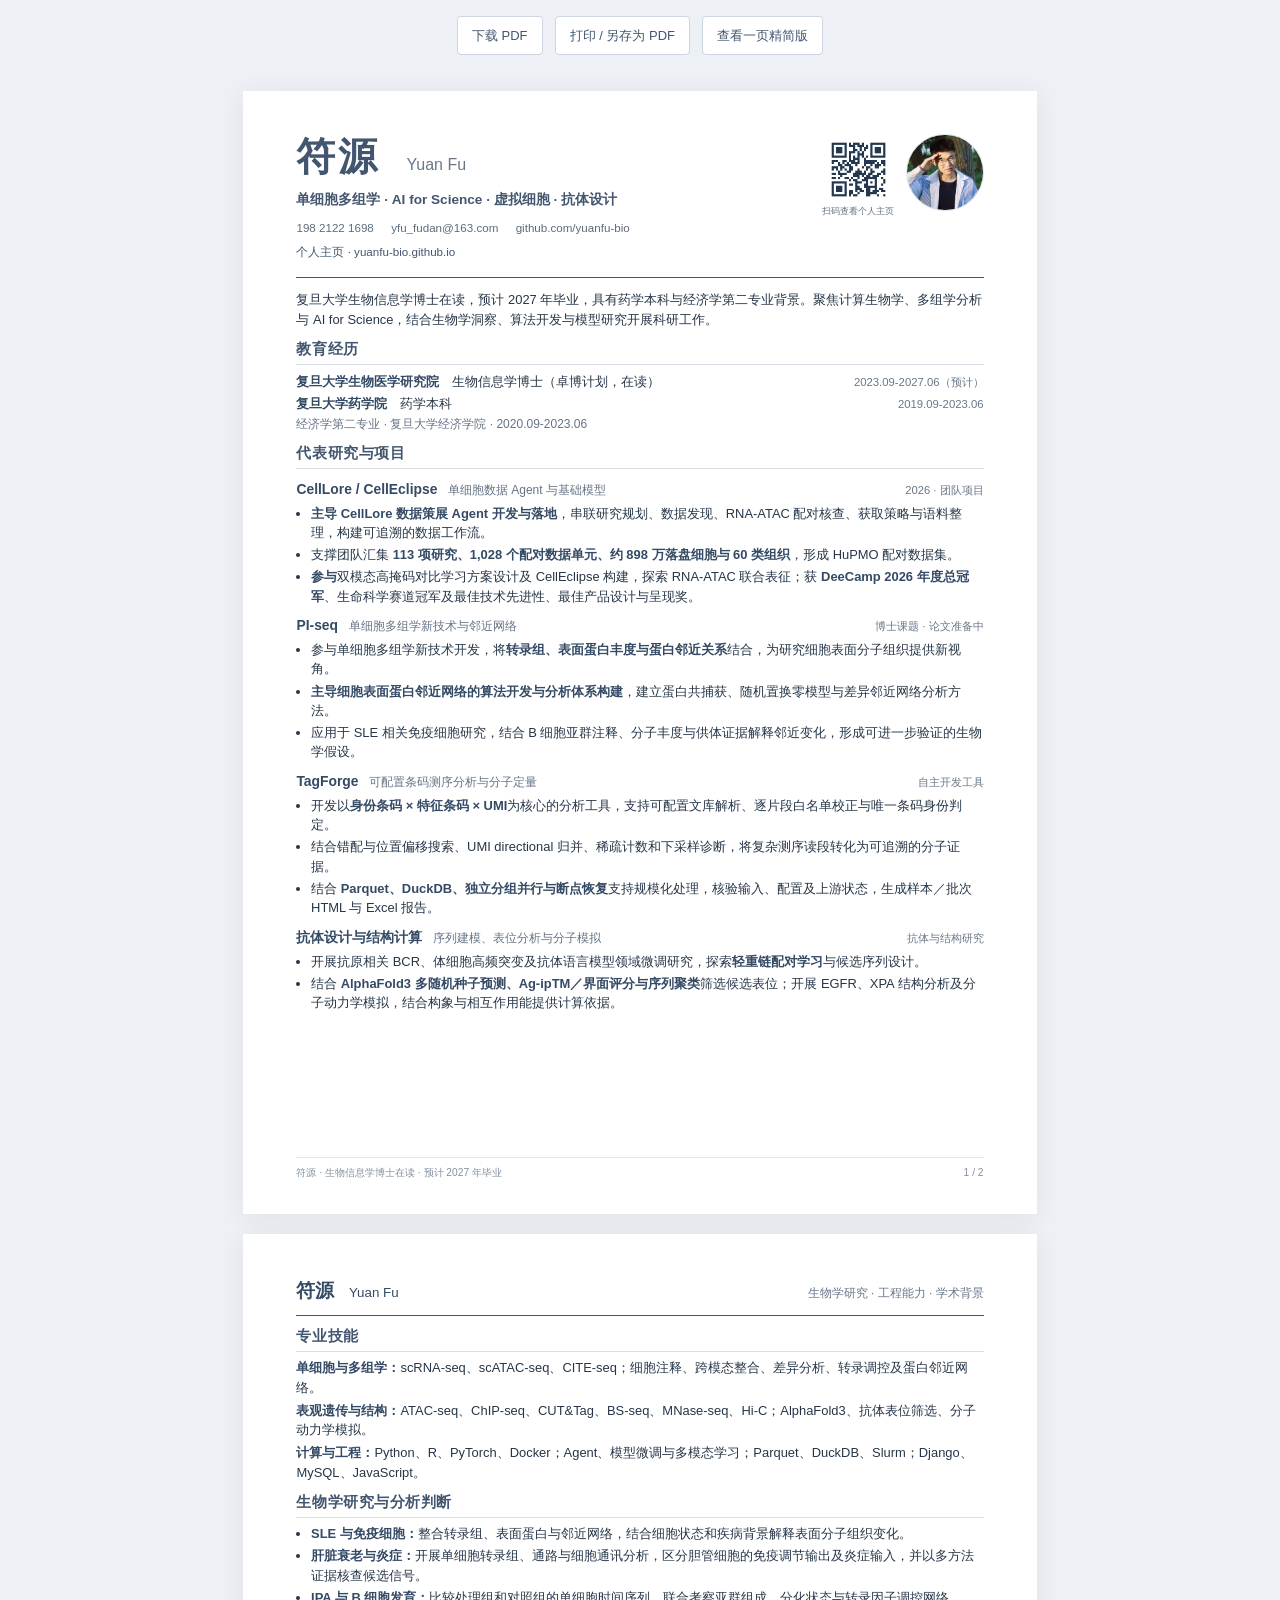
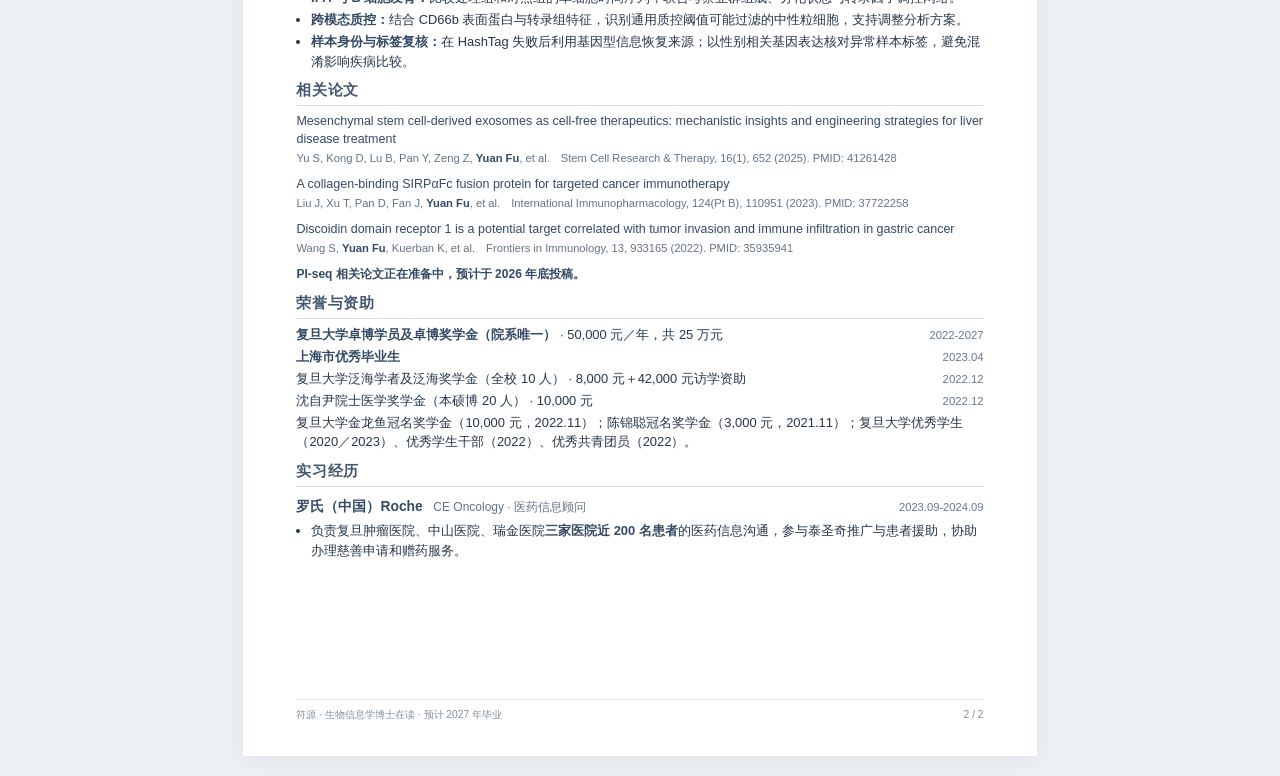
==== resume-detailed.html @ 62604944 "Publish Yuan Fu research homepage and resumes" ====
<!doctype html><html lang="zh-CN"><head><meta charset="utf-8"><meta name="viewport" content="width=device-width,initial-scale=1"><title>符源_求职简历_两页版</title><style>
*{box-sizing:border-box}html,body{margin:0;padding:0}body{background:#edf0f4;color:#263648;font-family:"STHeiti","PingFang SC","Microsoft YaHei",Arial,sans-serif;font-size:9.7pt;line-height:1.49;font-weight:400}a{color:inherit;text-decoration:none}strong,b{font-weight:700;color:#344a65}p,h1,h2,h3,ul{margin:0}h1{font-size:29pt;line-height:1.2;letter-spacing:2pt;color:#43566f}h1 span{font-size:12pt;font-weight:400;letter-spacing:0;margin-left:10pt;color:#697789}.sheet{position:relative;width:210mm;min-height:297mm;margin:20px auto;padding:11.3mm 14.1mm 15mm;background:#fff;box-shadow:0 3px 24px #24364c12}.resume-header{display:flex;justify-content:space-between;gap:16pt;align-items:flex-start;padding-bottom:12pt;border-bottom:1.4pt solid #43566f}.resume-header img{width:58pt;height:58pt;object-fit:cover;object-position:50% 40%;border-radius:50%;border:.5pt solid #dde3e9}.identity{min-width:0;flex:1}.directions{margin-top:7pt;font-size:10.2pt;font-weight:700;color:#43566f}.contacts{display:flex;flex-wrap:wrap;gap:3pt 13pt;font-size:8.7pt;color:#5d6b7b;margin-top:7pt}.intro{margin-top:9pt;line-height:1.55}.resume-section{margin-top:8pt}.resume-section h2{font-size:11.2pt;line-height:14pt;font-weight:700;color:#43566f;padding-bottom:4pt;margin-bottom:5pt;border-bottom:.6pt solid #d9e0e8;letter-spacing:.4pt}.entry{margin-top:7pt;break-inside:avoid}.entry-head{display:flex;justify-content:space-between;gap:12pt;align-items:baseline;margin-bottom:3pt}.entry-head h3{font-size:10.4pt;line-height:15pt;font-weight:700;color:#344a65}.quiet{font-size:9.0pt;font-weight:400;color:#657386;margin-left:5pt}.entry-meta{font-size:8.4pt;line-height:13pt;white-space:nowrap;color:#697789;flex-shrink:0}ul{padding-left:11pt}li{margin-bottom:2.2pt;line-height:1.49}.resume-row{display:flex;justify-content:space-between;gap:10pt;align-items:baseline;margin-bottom:2pt}.resume-row p:first-child{flex:1;min-width:0}.row-meta{font-size:8.5pt;color:#697789;white-space:nowrap}.education-note{font-size:9pt;color:#657386;margin-top:1pt}.skill-line{margin-bottom:3pt}.publication{margin-bottom:7pt;break-inside:avoid}.pub-title{font-size:9.4pt;line-height:1.4;color:#344a65}.pub-meta{margin-top:2pt;font-size:8.4pt;line-height:1.4;color:#657386}.paper-note{margin-top:5pt;font-size:9pt;line-height:1.4;color:#43566f}.continuation{display:flex;justify-content:space-between;align-items:baseline;border-bottom:1.4pt solid #43566f;padding-bottom:8pt;margin-bottom:4pt;color:#43566f}.continuation strong{font-size:14pt}.continuation strong span{font-size:10pt;font-weight:400;margin-left:7pt}.continuation>span{font-size:9pt;color:#697789}.sheet-footer{position:absolute;bottom:9mm;left:14.1mm;right:14.1mm;display:flex;justify-content:space-between;border-top:.6pt solid #e0e6ed;padding-top:5pt;font-size:7.7pt;color:#83909e}.toolbar{display:flex;justify-content:center;align-items:center;flex-wrap:wrap;gap:12px;padding:16px;color:#43566f;font-size:13px}.toolbar button,.toolbar a{font:inherit;color:inherit;background:#fff;border:1px solid #cdd6e1;border-radius:4px;padding:9px 14px;cursor:pointer}.toolbar a:hover,.toolbar button:hover{background:#f6f8fb}.compact{font-size:9.1pt;line-height:1.43}.compact .sheet{padding-top:10mm}.compact .resume-header{padding-bottom:8pt}.compact h1{font-size:27pt}.compact .directions{font-size:9.6pt;margin-top:5pt}.compact .contacts{font-size:8.3pt;margin-top:5pt}.compact .resume-header img{width:53pt;height:53pt}.compact .intro{margin-top:7pt;line-height:1.45}.compact .resume-section{margin-top:5pt}.compact .resume-section h2{font-size:10.6pt;line-height:13pt;padding-bottom:3pt;margin-bottom:4pt}.compact .entry{margin-top:4pt}.compact .entry-head{margin-bottom:1.6pt}.compact .entry-head h3{font-size:9.8pt;line-height:13.6pt}.compact .quiet{font-size:8.4pt}.compact .entry-meta{font-size:8pt}.compact li{line-height:1.43;margin-bottom:1.2pt}.compact .education-note{font-size:8.5pt}.compact .skill-line{margin-bottom:1.5pt}.compact .row-meta{font-size:8pt}
@page{size:A4;margin:0}@media print{body{background:white}.toolbar{display:none}.sheet{width:210mm;height:297mm;min-height:0;margin:0;box-shadow:none;break-after:page}.sheet:last-child{break-after:auto}a{color:inherit}*{-webkit-print-color-adjust:exact;print-color-adjust:exact}}@media screen and (max-width:820px){.sheet{width:calc(100% - 20px);min-height:auto;padding:26px 22px 56px}.sheet-footer{left:22px;right:22px;bottom:14px}.entry-head,.resume-row{flex-wrap:wrap;gap:2pt 8pt}.entry-meta{white-space:normal}.resume-header img{width:52pt;height:52pt}.contacts{gap:4pt 10pt}.continuation>span{display:none}.quiet{display:block;margin-left:0}}
.header-media{display:flex;gap:9pt;align-items:flex-start}.header-media .qr-link{display:flex;flex-direction:column;align-items:center;font-size:6.5pt;color:#65717f;white-space:nowrap}.header-media .qr-link img{width:53pt;height:53pt;object-fit:contain;border-radius:0;border:0}.homepage{font-size:8.7pt;color:#43566f;margin-top:5pt}@media screen and (max-width:600px){.header-media{gap:3pt}.header-media .qr-link img{width:42pt;height:42pt}.resume-header{gap:8pt}.header-media>img{width:42pt;height:42pt}} </style></head><body class="detailed" data-pages="2"><div class="toolbar"><a href="resume-detailed.pdf" download>下载 PDF</a><button type="button" onclick="window.print()">打印 / 另存为 PDF</button><a href="resume.html">查看一页精简版</a></div><main><article class="sheet"><div class="page-content"><header class="resume-header"><div class="identity"><h1>符源 <span>Yuan Fu</span></h1><p class="directions">单细胞多组学 · AI for Science · 虚拟细胞 · 抗体设计</p><div class="contacts"><a href="tel:+8619821221698">198 2122 1698</a><a href="mailto:yfu_fudan@163.com">yfu_fudan@163.com</a><a href="https://github.com/yuanfu-bio">github.com/yuanfu-bio</a></div><p class="homepage"><a href="https://yuanfu-bio.github.io/">个人主页 · yuanfu-bio.github.io</a></p></div><div class="header-media"><a class="qr-link" href="https://yuanfu-bio.github.io/"><img src="[data-uri]" alt="个人主页二维码"><span>扫码查看个人主页</span></a><img src="[data-uri]" alt="符源个人照" width="72" height="72"></div></header><p class="intro">复旦大学生物信息学博士在读，预计 2027 年毕业，具有药学本科与经济学第二专业背景。聚焦计算生物学、多组学分析与 AI for Science，结合生物学洞察、算法开发与模型研究开展科研工作。</p><section class="resume-section "><h2>教育经历</h2><div class="resume-row "><p><strong>复旦大学生物医学研究院</strong>　生物信息学博士（卓博计划，在读）</p><p class="row-meta">2023.09-2027.06（预计）</p></div><div class="resume-row "><p><strong>复旦大学药学院</strong>　药学本科</p><p class="row-meta">2019.09-2023.06</p></div><p class="education-note">经济学第二专业 · 复旦大学经济学院 · 2020.09-2023.06</p></section><section class="resume-section "><h2>代表研究与项目</h2><article class="entry "><div class="entry-head"><h3><a href="https://github.com/yuanfu-bio/CellLore">CellLore / CellEclipse</a> <span class="quiet">单细胞数据 Agent 与基础模型</span></h3><span class="entry-meta">2026 · 团队项目</span></div><ul><li><strong>主导 CellLore 数据策展 Agent 开发与落地</strong>，串联研究规划、数据发现、RNA-ATAC 配对核查、获取策略与语料整理，构建可追溯的数据工作流。</li><li>支撑团队汇集 <strong>113 项研究、1,028 个配对数据单元、约 898 万落盘细胞与 60 类组织</strong>，形成 HuPMO 配对数据集。</li><li><strong>参与</strong>双模态高掩码对比学习方案设计及 CellEclipse 构建，探索 RNA-ATAC 联合表征；获 <strong>DeeCamp 2026 年度总冠军</strong>、生命科学赛道冠军及最佳技术先进性、最佳产品设计与呈现奖。</li></ul></article><article class="entry "><div class="entry-head"><h3>PI-seq <span class="quiet">单细胞多组学新技术与邻近网络</span></h3><span class="entry-meta">博士课题 · 论文准备中</span></div><ul><li>参与单细胞多组学新技术开发，将<strong>转录组、表面蛋白丰度与蛋白邻近关系</strong>结合，为研究细胞表面分子组织提供新视角。</li><li><strong>主导细胞表面蛋白邻近网络的算法开发与分析体系构建</strong>，建立蛋白共捕获、随机置换零模型与差异邻近网络分析方法。</li><li>应用于 SLE 相关免疫细胞研究，结合 B 细胞亚群注释、分子丰度与供体证据解释邻近变化，形成可进一步验证的生物学假设。</li></ul></article><article class="entry "><div class="entry-head"><h3><a href="https://github.com/yuanfu-bio/TagForge">TagForge</a> <span class="quiet">可配置条码测序分析与分子定量</span></h3><span class="entry-meta">自主开发工具</span></div><ul><li>开发以<strong>身份条码 × 特征条码 × UMI</strong>为核心的分析工具，支持可配置文库解析、逐片段白名单校正与唯一条码身份判定。</li><li>结合错配与位置偏移搜索、UMI directional 归并、稀疏计数和下采样诊断，将复杂测序读段转化为可追溯的分子证据。</li><li>结合 <strong>Parquet、DuckDB、独立分组并行与断点恢复</strong>支持规模化处理，核验输入、配置及上游状态，生成样本／批次 HTML 与 Excel 报告。</li></ul></article><article class="entry "><div class="entry-head"><h3>抗体设计与结构计算 <span class="quiet">序列建模、表位分析与分子模拟</span></h3><span class="entry-meta">抗体与结构研究</span></div><ul><li>开展抗原相关 BCR、体细胞高频突变及抗体语言模型领域微调研究，探索<strong>轻重链配对学习</strong>与候选序列设计。</li><li>结合 <strong>AlphaFold3 多随机种子预测、Ag-ipTM／界面评分与序列聚类</strong>筛选候选表位；开展 EGFR、XPA 结构分析及分子动力学模拟，结合构象与相互作用能提供计算依据。</li></ul></article></section></div><footer class="sheet-footer"><span>符源 · 生物信息学博士在读 · 预计 2027 年毕业</span><span>1 / 2</span></footer></article><article class="sheet"><div class="page-content"><div class="continuation"><strong>符源 <span>Yuan Fu</span></strong><span>生物学研究 · 工程能力 · 学术背景</span></div><section class="resume-section "><h2>专业技能</h2><p class="skill-line"><strong>单细胞与多组学：</strong>scRNA-seq、scATAC-seq、CITE-seq；细胞注释、跨模态整合、差异分析、转录调控及蛋白邻近网络。</p><p class="skill-line"><strong>表观遗传与结构：</strong>ATAC-seq、ChIP-seq、CUT&amp;Tag、BS-seq、MNase-seq、Hi-C；AlphaFold3、抗体表位筛选、分子动力学模拟。</p><p class="skill-line"><strong>计算与工程：</strong>Python、R、PyTorch、Docker；Agent、模型微调与多模态学习；Parquet、DuckDB、Slurm；Django、MySQL、JavaScript。</p></section><section class="resume-section "><h2>生物学研究与分析判断</h2><ul><li><strong>SLE 与免疫细胞：</strong>整合转录组、表面蛋白与邻近网络，结合细胞状态和疾病背景解释表面分子组织变化。</li><li><strong>肝脏衰老与炎症：</strong>开展单细胞转录组、通路与细胞通讯分析，区分胆管细胞的免疫调节输出及炎症输入，并以多方法证据核查候选信号。</li><li><strong>IPA 与 B 细胞发育：</strong>比较处理组和对照组的单细胞时间序列，联合考察亚群组成、分化状态与转录因子调控网络。</li><li><strong>跨模态质控：</strong>结合 CD66b 表面蛋白与转录组特征，识别通用质控阈值可能过滤的中性粒细胞，支持调整分析方案。</li><li><strong>样本身份与标签复核：</strong>在 HashTag 失败后利用基因型信息恢复来源；以性别相关基因表达核对异常样本标签，避免混淆影响疾病比较。</li></ul></section><section class="resume-section "><h2>相关论文</h2><article class="publication"><p class="pub-title"><a href="https://doi.org/10.1186/s13287-025-04747-y">Mesenchymal stem cell-derived exosomes as cell-free therapeutics: mechanistic insights and engineering strategies for liver disease treatment</a></p><p class="pub-meta">Yu S, Kong D, Lu B, Pan Y, Zeng Z, <strong>Yuan Fu</strong>, et al.　Stem Cell Research &amp; Therapy, 16(1), 652 (2025). <a href="https://pubmed.ncbi.nlm.nih.gov/41261428/">PMID: 41261428</a></p></article><article class="publication"><p class="pub-title"><a href="https://doi.org/10.1016/j.intimp.2023.110951">A collagen-binding SIRPαFc fusion protein for targeted cancer immunotherapy</a></p><p class="pub-meta">Liu J, Xu T, Pan D, Fan J, <strong>Yuan Fu</strong>, et al.　International Immunopharmacology, 124(Pt B), 110951 (2023). <a href="https://pubmed.ncbi.nlm.nih.gov/37722258/">PMID: 37722258</a></p></article><article class="publication"><p class="pub-title"><a href="https://doi.org/10.3389/fimmu.2022.933165">Discoidin domain receptor 1 is a potential target correlated with tumor invasion and immune infiltration in gastric cancer</a></p><p class="pub-meta">Wang S, <strong>Yuan Fu</strong>, Kuerban K, et al.　Frontiers in Immunology, 13, 933165 (2022). <a href="https://pubmed.ncbi.nlm.nih.gov/35935941/">PMID: 35935941</a></p></article><p class="paper-note"><strong>PI-seq 相关论文正在准备中，预计于 2026 年底投稿。</strong></p></section><section class="resume-section "><h2>荣誉与资助</h2><div class="resume-row "><p><strong>复旦大学卓博学员及卓博奖学金（院系唯一）</strong> · 50,000 元／年，共 25 万元</p><p class="row-meta">2022-2027</p></div><div class="resume-row "><p><strong>上海市优秀毕业生</strong></p><p class="row-meta">2023.04</p></div><div class="resume-row "><p>复旦大学泛海学者及泛海奖学金（全校 10 人） · 8,000 元＋42,000 元访学资助</p><p class="row-meta">2022.12</p></div><div class="resume-row "><p>沈自尹院士医学奖学金（本硕博 20 人） · 10,000 元</p><p class="row-meta">2022.12</p></div><p>复旦大学金龙鱼冠名奖学金（10,000 元，2022.11）；陈锦聪冠名奖学金（3,000 元，2021.11）；复旦大学优秀学生（2020／2023）、优秀学生干部（2022）、优秀共青团员（2022）。</p></section><section class="resume-section "><h2>实习经历</h2><article class="entry "><div class="entry-head"><h3>罗氏（中国）Roche <span class="quiet">CE Oncology · 医药信息顾问</span></h3><span class="entry-meta">2023.09-2024.09</span></div><ul><li>负责复旦肿瘤医院、中山医院、瑞金医院<strong>三家医院近 200 名患者</strong>的医药信息沟通，参与泰圣奇推广与患者援助，协助办理慈善申请和赠药服务。</li></ul></article></section></div><footer class="sheet-footer"><span>符源 · 生物信息学博士在读 · 预计 2027 年毕业</span><span>2 / 2</span></footer></article></main></body></html>
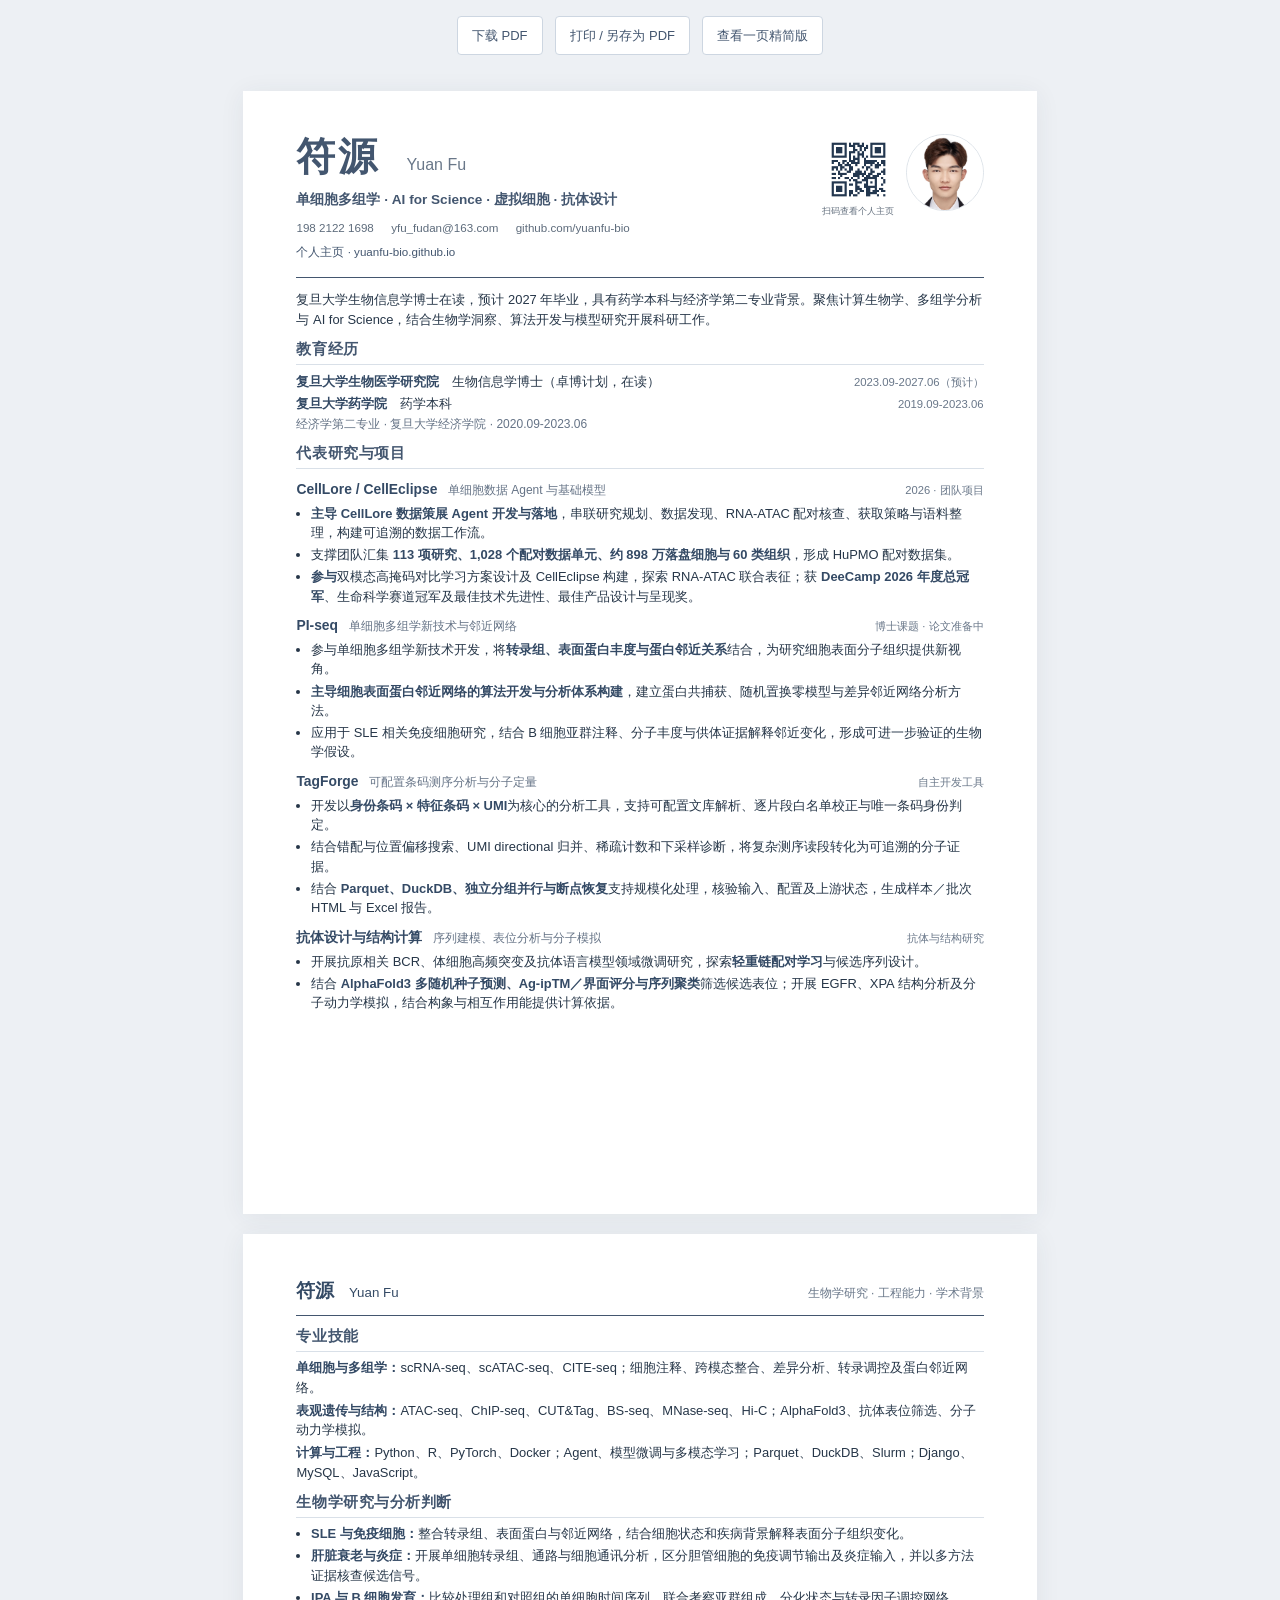
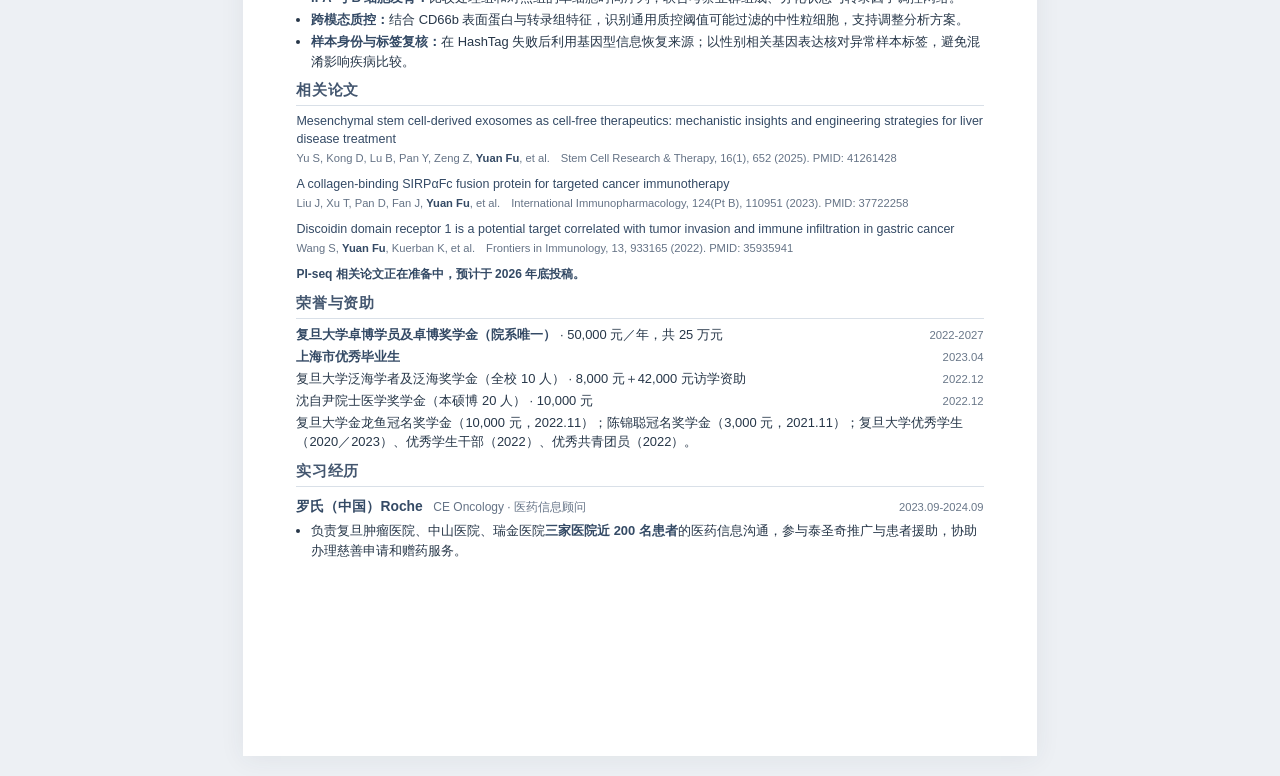
==== commit 26900719: "Use formal resume portrait and remove footer captions" ====
--- a/resume-detailed.html
+++ b/resume-detailed.html
@@ -1,4 +1,4 @@
 <!doctype html><html lang="zh-CN"><head><meta charset="utf-8"><meta name="viewport" content="width=device-width,initial-scale=1"><title>符源_求职简历_两页版</title><style>
 *{box-sizing:border-box}html,body{margin:0;padding:0}body{background:#edf0f4;color:#263648;font-family:"STHeiti","PingFang SC","Microsoft YaHei",Arial,sans-serif;font-size:9.7pt;line-height:1.49;font-weight:400}a{color:inherit;text-decoration:none}strong,b{font-weight:700;color:#344a65}p,h1,h2,h3,ul{margin:0}h1{font-size:29pt;line-height:1.2;letter-spacing:2pt;color:#43566f}h1 span{font-size:12pt;font-weight:400;letter-spacing:0;margin-left:10pt;color:#697789}.sheet{position:relative;width:210mm;min-height:297mm;margin:20px auto;padding:11.3mm 14.1mm 15mm;background:#fff;box-shadow:0 3px 24px #24364c12}.resume-header{display:flex;justify-content:space-between;gap:16pt;align-items:flex-start;padding-bottom:12pt;border-bottom:1.4pt solid #43566f}.resume-header img{width:58pt;height:58pt;object-fit:cover;object-position:50% 40%;border-radius:50%;border:.5pt solid #dde3e9}.identity{min-width:0;flex:1}.directions{margin-top:7pt;font-size:10.2pt;font-weight:700;color:#43566f}.contacts{display:flex;flex-wrap:wrap;gap:3pt 13pt;font-size:8.7pt;color:#5d6b7b;margin-top:7pt}.intro{margin-top:9pt;line-height:1.55}.resume-section{margin-top:8pt}.resume-section h2{font-size:11.2pt;line-height:14pt;font-weight:700;color:#43566f;padding-bottom:4pt;margin-bottom:5pt;border-bottom:.6pt solid #d9e0e8;letter-spacing:.4pt}.entry{margin-top:7pt;break-inside:avoid}.entry-head{display:flex;justify-content:space-between;gap:12pt;align-items:baseline;margin-bottom:3pt}.entry-head h3{font-size:10.4pt;line-height:15pt;font-weight:700;color:#344a65}.quiet{font-size:9.0pt;font-weight:400;color:#657386;margin-left:5pt}.entry-meta{font-size:8.4pt;line-height:13pt;white-space:nowrap;color:#697789;flex-shrink:0}ul{padding-left:11pt}li{margin-bottom:2.2pt;line-height:1.49}.resume-row{display:flex;justify-content:space-between;gap:10pt;align-items:baseline;margin-bottom:2pt}.resume-row p:first-child{flex:1;min-width:0}.row-meta{font-size:8.5pt;color:#697789;white-space:nowrap}.education-note{font-size:9pt;color:#657386;margin-top:1pt}.skill-line{margin-bottom:3pt}.publication{margin-bottom:7pt;break-inside:avoid}.pub-title{font-size:9.4pt;line-height:1.4;color:#344a65}.pub-meta{margin-top:2pt;font-size:8.4pt;line-height:1.4;color:#657386}.paper-note{margin-top:5pt;font-size:9pt;line-height:1.4;color:#43566f}.continuation{display:flex;justify-content:space-between;align-items:baseline;border-bottom:1.4pt solid #43566f;padding-bottom:8pt;margin-bottom:4pt;color:#43566f}.continuation strong{font-size:14pt}.continuation strong span{font-size:10pt;font-weight:400;margin-left:7pt}.continuation>span{font-size:9pt;color:#697789}.sheet-footer{position:absolute;bottom:9mm;left:14.1mm;right:14.1mm;display:flex;justify-content:space-between;border-top:.6pt solid #e0e6ed;padding-top:5pt;font-size:7.7pt;color:#83909e}.toolbar{display:flex;justify-content:center;align-items:center;flex-wrap:wrap;gap:12px;padding:16px;color:#43566f;font-size:13px}.toolbar button,.toolbar a{font:inherit;color:inherit;background:#fff;border:1px solid #cdd6e1;border-radius:4px;padding:9px 14px;cursor:pointer}.toolbar a:hover,.toolbar button:hover{background:#f6f8fb}.compact{font-size:9.1pt;line-height:1.43}.compact .sheet{padding-top:10mm}.compact .resume-header{padding-bottom:8pt}.compact h1{font-size:27pt}.compact .directions{font-size:9.6pt;margin-top:5pt}.compact .contacts{font-size:8.3pt;margin-top:5pt}.compact .resume-header img{width:53pt;height:53pt}.compact .intro{margin-top:7pt;line-height:1.45}.compact .resume-section{margin-top:5pt}.compact .resume-section h2{font-size:10.6pt;line-height:13pt;padding-bottom:3pt;margin-bottom:4pt}.compact .entry{margin-top:4pt}.compact .entry-head{margin-bottom:1.6pt}.compact .entry-head h3{font-size:9.8pt;line-height:13.6pt}.compact .quiet{font-size:8.4pt}.compact .entry-meta{font-size:8pt}.compact li{line-height:1.43;margin-bottom:1.2pt}.compact .education-note{font-size:8.5pt}.compact .skill-line{margin-bottom:1.5pt}.compact .row-meta{font-size:8pt}
 @page{size:A4;margin:0}@media print{body{background:white}.toolbar{display:none}.sheet{width:210mm;height:297mm;min-height:0;margin:0;box-shadow:none;break-after:page}.sheet:last-child{break-after:auto}a{color:inherit}*{-webkit-print-color-adjust:exact;print-color-adjust:exact}}@media screen and (max-width:820px){.sheet{width:calc(100% - 20px);min-height:auto;padding:26px 22px 56px}.sheet-footer{left:22px;right:22px;bottom:14px}.entry-head,.resume-row{flex-wrap:wrap;gap:2pt 8pt}.entry-meta{white-space:normal}.resume-header img{width:52pt;height:52pt}.contacts{gap:4pt 10pt}.continuation>span{display:none}.quiet{display:block;margin-left:0}}
-.header-media{display:flex;gap:9pt;align-items:flex-start}.header-media .qr-link{display:flex;flex-direction:column;align-items:center;font-size:6.5pt;color:#65717f;white-space:nowrap}.header-media .qr-link img{width:53pt;height:53pt;object-fit:contain;border-radius:0;border:0}.homepage{font-size:8.7pt;color:#43566f;margin-top:5pt}@media screen and (max-width:600px){.header-media{gap:3pt}.header-media .qr-link img{width:42pt;height:42pt}.resume-header{gap:8pt}.header-media>img{width:42pt;height:42pt}} </style></head><body class="detailed" data-pages="2"><div class="toolbar"><a href="resume-detailed.pdf" download>下载 PDF</a><button type="button" onclick="window.print()">打印 / 另存为 PDF</button><a href="resume.html">查看一页精简版</a></div><main><article class="sheet"><div class="page-content"><header class="resume-header"><div class="identity"><h1>符源 <span>Yuan Fu</span></h1><p class="directions">单细胞多组学 · AI for Science · 虚拟细胞 · 抗体设计</p><div class="contacts"><a href="tel:+8619821221698">198 2122 1698</a><a href="mailto:yfu_fudan@163.com">yfu_fudan@163.com</a><a href="https://github.com/yuanfu-bio">github.com/yuanfu-bio</a></div><p class="homepage"><a href="https://yuanfu-bio.github.io/">个人主页 · yuanfu-bio.github.io</a></p></div><div class="header-media"><a class="qr-link" href="https://yuanfu-bio.github.io/"><img src="[data-uri]" alt="个人主页二维码"><span>扫码查看个人主页</span></a><img src="[data-uri]" alt="符源个人照" width="72" height="72"></div></header><p class="intro">复旦大学生物信息学博士在读，预计 2027 年毕业，具有药学本科与经济学第二专业背景。聚焦计算生物学、多组学分析与 AI for Science，结合生物学洞察、算法开发与模型研究开展科研工作。</p><section class="resume-section "><h2>教育经历</h2><div class="resume-row "><p><strong>复旦大学生物医学研究院</strong>　生物信息学博士（卓博计划，在读）</p><p class="row-meta">2023.09-2027.06（预计）</p></div><div class="resume-row "><p><strong>复旦大学药学院</strong>　药学本科</p><p class="row-meta">2019.09-2023.06</p></div><p class="education-note">经济学第二专业 · 复旦大学经济学院 · 2020.09-2023.06</p></section><section class="resume-section "><h2>代表研究与项目</h2><article class="entry "><div class="entry-head"><h3><a href="https://github.com/yuanfu-bio/CellLore">CellLore / CellEclipse</a> <span class="quiet">单细胞数据 Agent 与基础模型</span></h3><span class="entry-meta">2026 · 团队项目</span></div><ul><li><strong>主导 CellLore 数据策展 Agent 开发与落地</strong>，串联研究规划、数据发现、RNA-ATAC 配对核查、获取策略与语料整理，构建可追溯的数据工作流。</li><li>支撑团队汇集 <strong>113 项研究、1,028 个配对数据单元、约 898 万落盘细胞与 60 类组织</strong>，形成 HuPMO 配对数据集。</li><li><strong>参与</strong>双模态高掩码对比学习方案设计及 CellEclipse 构建，探索 RNA-ATAC 联合表征；获 <strong>DeeCamp 2026 年度总冠军</strong>、生命科学赛道冠军及最佳技术先进性、最佳产品设计与呈现奖。</li></ul></article><article class="entry "><div class="entry-head"><h3>PI-seq <span class="quiet">单细胞多组学新技术与邻近网络</span></h3><span class="entry-meta">博士课题 · 论文准备中</span></div><ul><li>参与单细胞多组学新技术开发，将<strong>转录组、表面蛋白丰度与蛋白邻近关系</strong>结合，为研究细胞表面分子组织提供新视角。</li><li><strong>主导细胞表面蛋白邻近网络的算法开发与分析体系构建</strong>，建立蛋白共捕获、随机置换零模型与差异邻近网络分析方法。</li><li>应用于 SLE 相关免疫细胞研究，结合 B 细胞亚群注释、分子丰度与供体证据解释邻近变化，形成可进一步验证的生物学假设。</li></ul></article><article class="entry "><div class="entry-head"><h3><a href="https://github.com/yuanfu-bio/TagForge">TagForge</a> <span class="quiet">可配置条码测序分析与分子定量</span></h3><span class="entry-meta">自主开发工具</span></div><ul><li>开发以<strong>身份条码 × 特征条码 × UMI</strong>为核心的分析工具，支持可配置文库解析、逐片段白名单校正与唯一条码身份判定。</li><li>结合错配与位置偏移搜索、UMI directional 归并、稀疏计数和下采样诊断，将复杂测序读段转化为可追溯的分子证据。</li><li>结合 <strong>Parquet、DuckDB、独立分组并行与断点恢复</strong>支持规模化处理，核验输入、配置及上游状态，生成样本／批次 HTML 与 Excel 报告。</li></ul></article><article class="entry "><div class="entry-head"><h3>抗体设计与结构计算 <span class="quiet">序列建模、表位分析与分子模拟</span></h3><span class="entry-meta">抗体与结构研究</span></div><ul><li>开展抗原相关 BCR、体细胞高频突变及抗体语言模型领域微调研究，探索<strong>轻重链配对学习</strong>与候选序列设计。</li><li>结合 <strong>AlphaFold3 多随机种子预测、Ag-ipTM／界面评分与序列聚类</strong>筛选候选表位；开展 EGFR、XPA 结构分析及分子动力学模拟，结合构象与相互作用能提供计算依据。</li></ul></article></section></div><footer class="sheet-footer"><span>符源 · 生物信息学博士在读 · 预计 2027 年毕业</span><span>1 / 2</span></footer></article><article class="sheet"><div class="page-content"><div class="continuation"><strong>符源 <span>Yuan Fu</span></strong><span>生物学研究 · 工程能力 · 学术背景</span><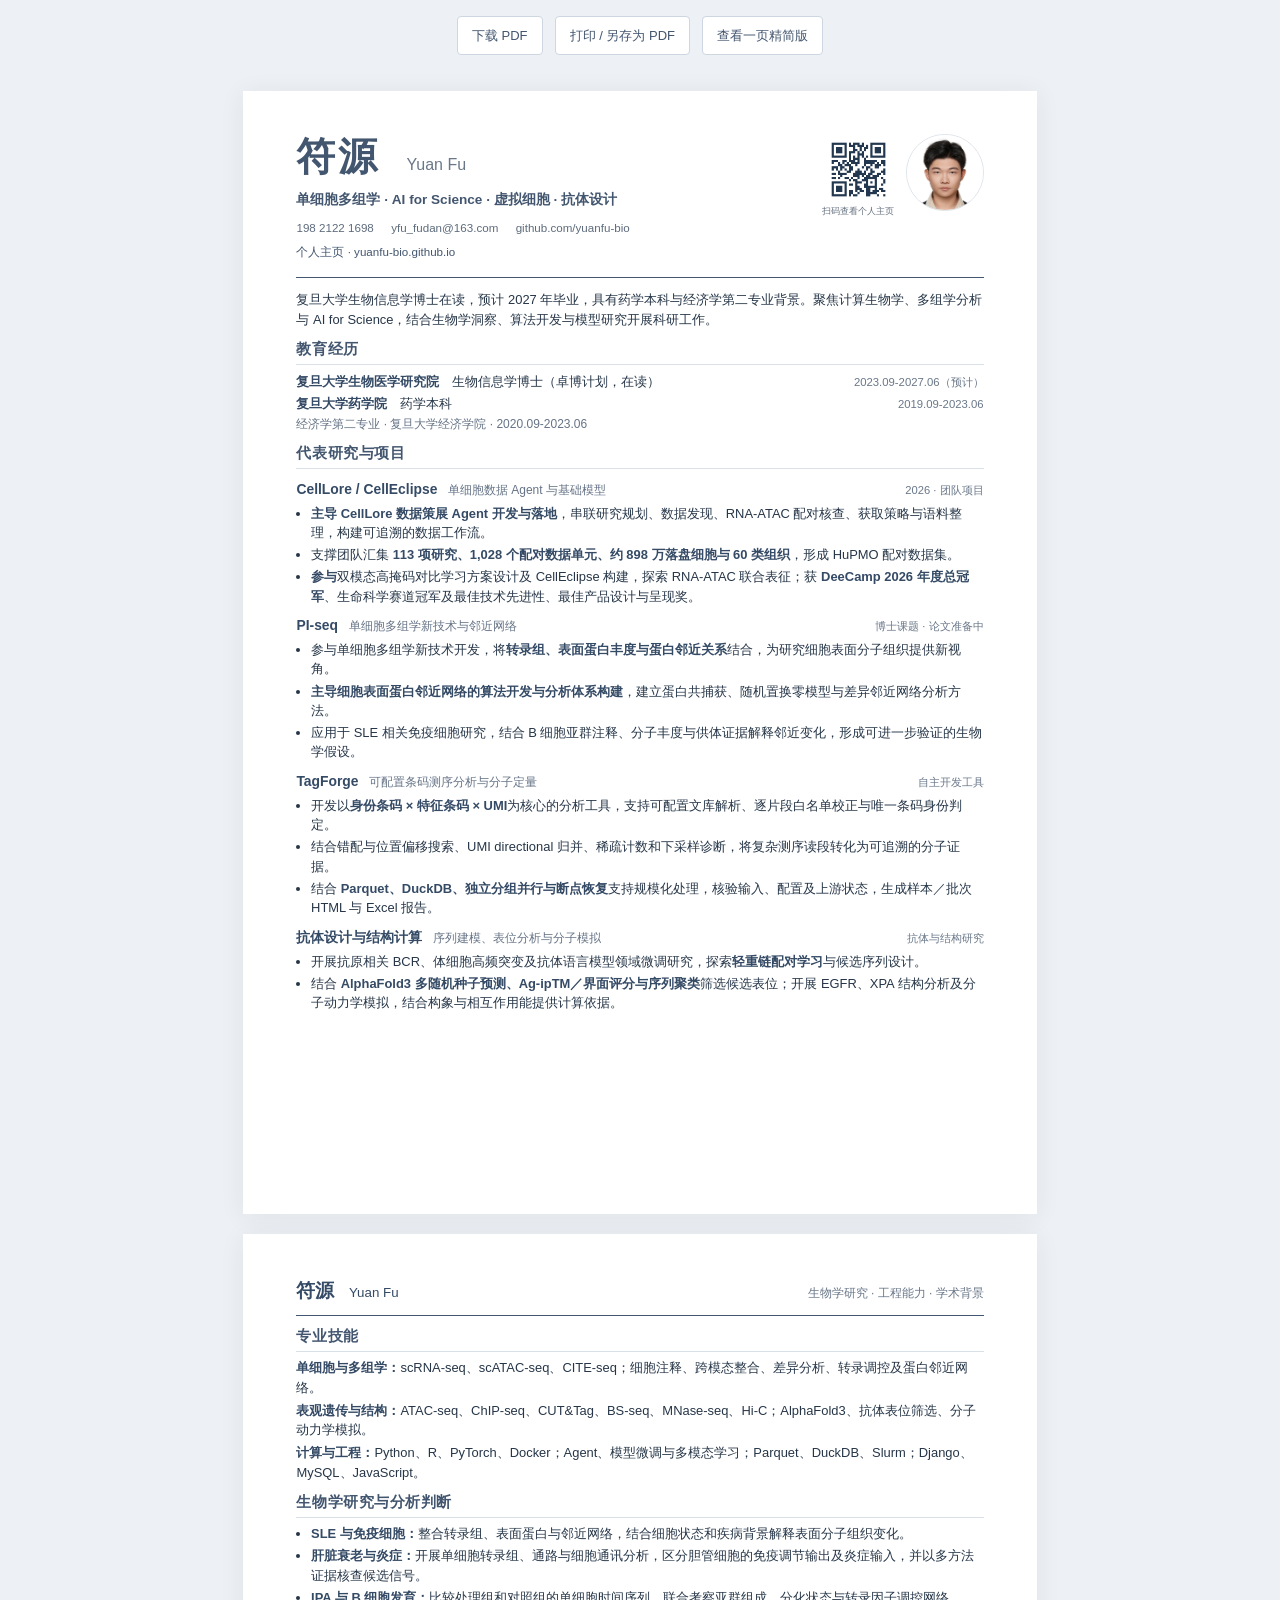
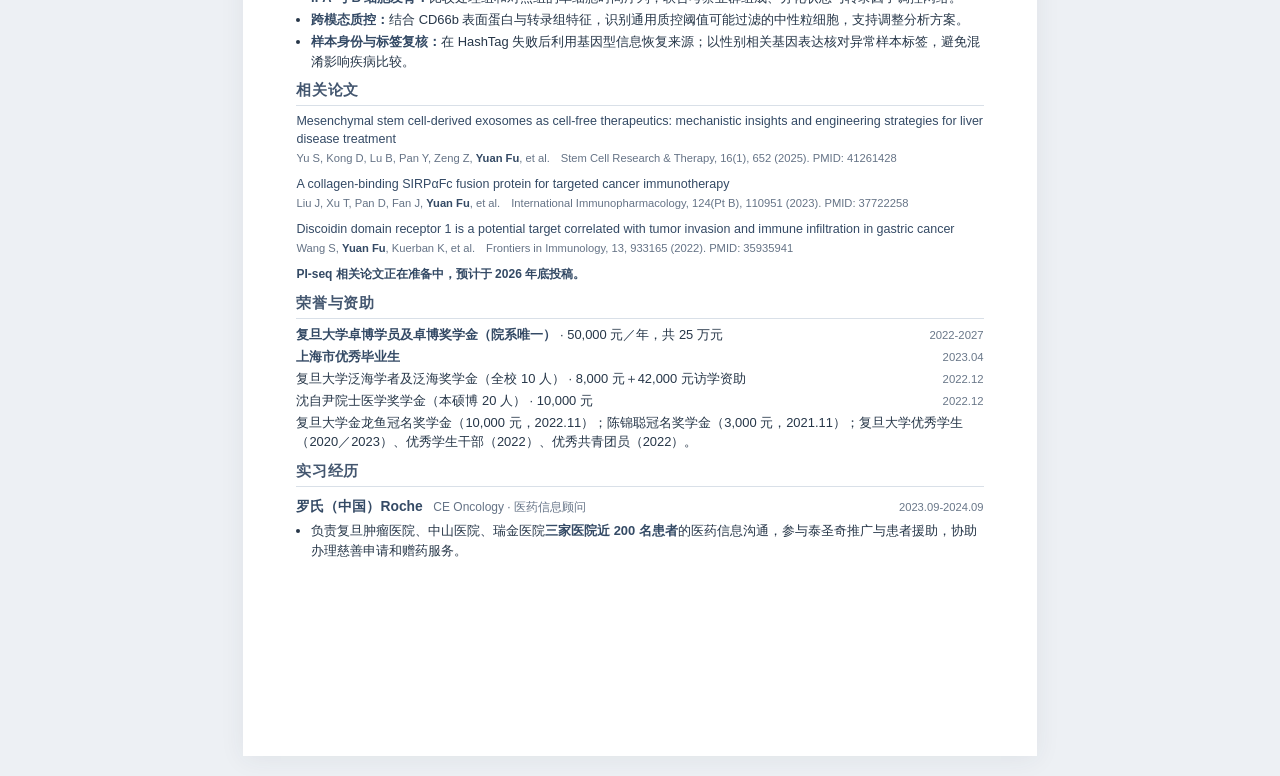
==== commit aca1e1b5: "Replace resume and homepage profile photos" ====
--- a/resume-detailed.html
+++ b/resume-detailed.html
@@ -1,4 +1,4 @@
 <!doctype html><html lang="zh-CN"><head><meta charset="utf-8"><meta name="viewport" content="width=device-width,initial-scale=1"><title>符源_求职简历_两页版</title><style>
 *{box-sizing:border-box}html,body{margin:0;padding:0}body{background:#edf0f4;color:#263648;font-family:"STHeiti","PingFang SC","Microsoft YaHei",Arial,sans-serif;font-size:9.7pt;line-height:1.49;font-weight:400}a{color:inherit;text-decoration:none}strong,b{font-weight:700;color:#344a65}p,h1,h2,h3,ul{margin:0}h1{font-size:29pt;line-height:1.2;letter-spacing:2pt;color:#43566f}h1 span{font-size:12pt;font-weight:400;letter-spacing:0;margin-left:10pt;color:#697789}.sheet{position:relative;width:210mm;min-height:297mm;margin:20px auto;padding:11.3mm 14.1mm 15mm;background:#fff;box-shadow:0 3px 24px #24364c12}.resume-header{display:flex;justify-content:space-between;gap:16pt;align-items:flex-start;padding-bottom:12pt;border-bottom:1.4pt solid #43566f}.resume-header img{width:58pt;height:58pt;object-fit:cover;object-position:50% 40%;border-radius:50%;border:.5pt solid #dde3e9}.identity{min-width:0;flex:1}.directions{margin-top:7pt;font-size:10.2pt;font-weight:700;color:#43566f}.contacts{display:flex;flex-wrap:wrap;gap:3pt 13pt;font-size:8.7pt;color:#5d6b7b;margin-top:7pt}.intro{margin-top:9pt;line-height:1.55}.resume-section{margin-top:8pt}.resume-section h2{font-size:11.2pt;line-height:14pt;font-weight:700;color:#43566f;padding-bottom:4pt;margin-bottom:5pt;border-bottom:.6pt solid #d9e0e8;letter-spacing:.4pt}.entry{margin-top:7pt;break-inside:avoid}.entry-head{display:flex;justify-content:space-between;gap:12pt;align-items:baseline;margin-bottom:3pt}.entry-head h3{font-size:10.4pt;line-height:15pt;font-weight:700;color:#344a65}.quiet{font-size:9.0pt;font-weight:400;color:#657386;margin-left:5pt}.entry-meta{font-size:8.4pt;line-height:13pt;white-space:nowrap;color:#697789;flex-shrink:0}ul{padding-left:11pt}li{margin-bottom:2.2pt;line-height:1.49}.resume-row{display:flex;justify-content:space-between;gap:10pt;align-items:baseline;margin-bottom:2pt}.resume-row p:first-child{flex:1;min-width:0}.row-meta{font-size:8.5pt;color:#697789;white-space:nowrap}.education-note{font-size:9pt;color:#657386;margin-top:1pt}.skill-line{margin-bottom:3pt}.publication{margin-bottom:7pt;break-inside:avoid}.pub-title{font-size:9.4pt;line-height:1.4;color:#344a65}.pub-meta{margin-top:2pt;font-size:8.4pt;line-height:1.4;color:#657386}.paper-note{margin-top:5pt;font-size:9pt;line-height:1.4;color:#43566f}.continuation{display:flex;justify-content:space-between;align-items:baseline;border-bottom:1.4pt solid #43566f;padding-bottom:8pt;margin-bottom:4pt;color:#43566f}.continuation strong{font-size:14pt}.continuation strong span{font-size:10pt;font-weight:400;margin-left:7pt}.continuation>span{font-size:9pt;color:#697789}.sheet-footer{position:absolute;bottom:9mm;left:14.1mm;right:14.1mm;display:flex;justify-content:space-between;border-top:.6pt solid #e0e6ed;padding-top:5pt;font-size:7.7pt;color:#83909e}.toolbar{display:flex;justify-content:center;align-items:center;flex-wrap:wrap;gap:12px;padding:16px;color:#43566f;font-size:13px}.toolbar button,.toolbar a{font:inherit;color:inherit;background:#fff;border:1px solid #cdd6e1;border-radius:4px;padding:9px 14px;cursor:pointer}.toolbar a:hover,.toolbar button:hover{background:#f6f8fb}.compact{font-size:9.1pt;line-height:1.43}.compact .sheet{padding-top:10mm}.compact .resume-header{padding-bottom:8pt}.compact h1{font-size:27pt}.compact .directions{font-size:9.6pt;margin-top:5pt}.compact .contacts{font-size:8.3pt;margin-top:5pt}.compact .resume-header img{width:53pt;height:53pt}.compact .intro{margin-top:7pt;line-height:1.45}.compact .resume-section{margin-top:5pt}.compact .resume-section h2{font-size:10.6pt;line-height:13pt;padding-bottom:3pt;margin-bottom:4pt}.compact .entry{margin-top:4pt}.compact .entry-head{margin-bottom:1.6pt}.compact .entry-head h3{font-size:9.8pt;line-height:13.6pt}.compact .quiet{font-size:8.4pt}.compact .entry-meta{font-size:8pt}.compact li{line-height:1.43;margin-bottom:1.2pt}.compact .education-note{font-size:8.5pt}.compact .skill-line{margin-bottom:1.5pt}.compact .row-meta{font-size:8pt}
 @page{size:A4;margin:0}@media print{body{background:white}.toolbar{display:none}.sheet{width:210mm;height:297mm;min-height:0;margin:0;box-shadow:none;break-after:page}.sheet:last-child{break-after:auto}a{color:inherit}*{-webkit-print-color-adjust:exact;print-color-adjust:exact}}@media screen and (max-width:820px){.sheet{width:calc(100% - 20px);min-height:auto;padding:26px 22px 56px}.sheet-footer{left:22px;right:22px;bottom:14px}.entry-head,.resume-row{flex-wrap:wrap;gap:2pt 8pt}.entry-meta{white-space:normal}.resume-header img{width:52pt;height:52pt}.contacts{gap:4pt 10pt}.continuation>span{display:none}.quiet{display:block;margin-left:0}}
-.header-media{display:flex;gap:9pt;align-items:flex-start}.header-media .qr-link{display:flex;flex-direction:column;align-items:center;font-size:6.5pt;color:#65717f;white-space:nowrap}.header-media .qr-link img{width:53pt;height:53pt;object-fit:contain;border-radius:0;border:0}.homepage{font-size:8.7pt;color:#43566f;margin-top:5pt}@media screen and (max-width:600px){.header-media{gap:3pt}.header-media .qr-link img{width:42pt;height:42pt}.resume-header{gap:8pt}.header-media>img{width:42pt;height:42pt}} .header-media>img{object-position:50% 12%}</style></head><body class="detailed" data-pages="2"><div class="toolbar"><a href="resume-detailed.pdf" download>下载 PDF</a><button type="button" onclick="window.print()">打印 / 另存为 PDF</button><a href="resume.html">查看一页精简版</a></div><main><article class="sheet"><div class="page-content"><header class="resume-header"><div class="identity"><h1>符源 <span>Yuan Fu</span></h1><p class="directions">单细胞多组学 · AI for Science · 虚拟细胞 · 抗体设计</p><div class="contacts"><a href="tel:+8619821221698">198 2122 1698</a><a href="mailto:yfu_fudan@163.com">yfu_fudan@163.com</a><a href="https://github.com/yuanfu-bio">github.com/yuanfu-bio</a></div><p class="homepage"><a href="https://yuanfu-bio.github.io/">个人主页 · yuanfu-bio.github.io</a></p></div><div class="header-media"><a class="qr-link" href="https://yuanfu-bio.github.io/"><img src="[data-uri]" alt="个人主页二维码"><span>扫码查看个人主页</span></a><img src="[data-uri]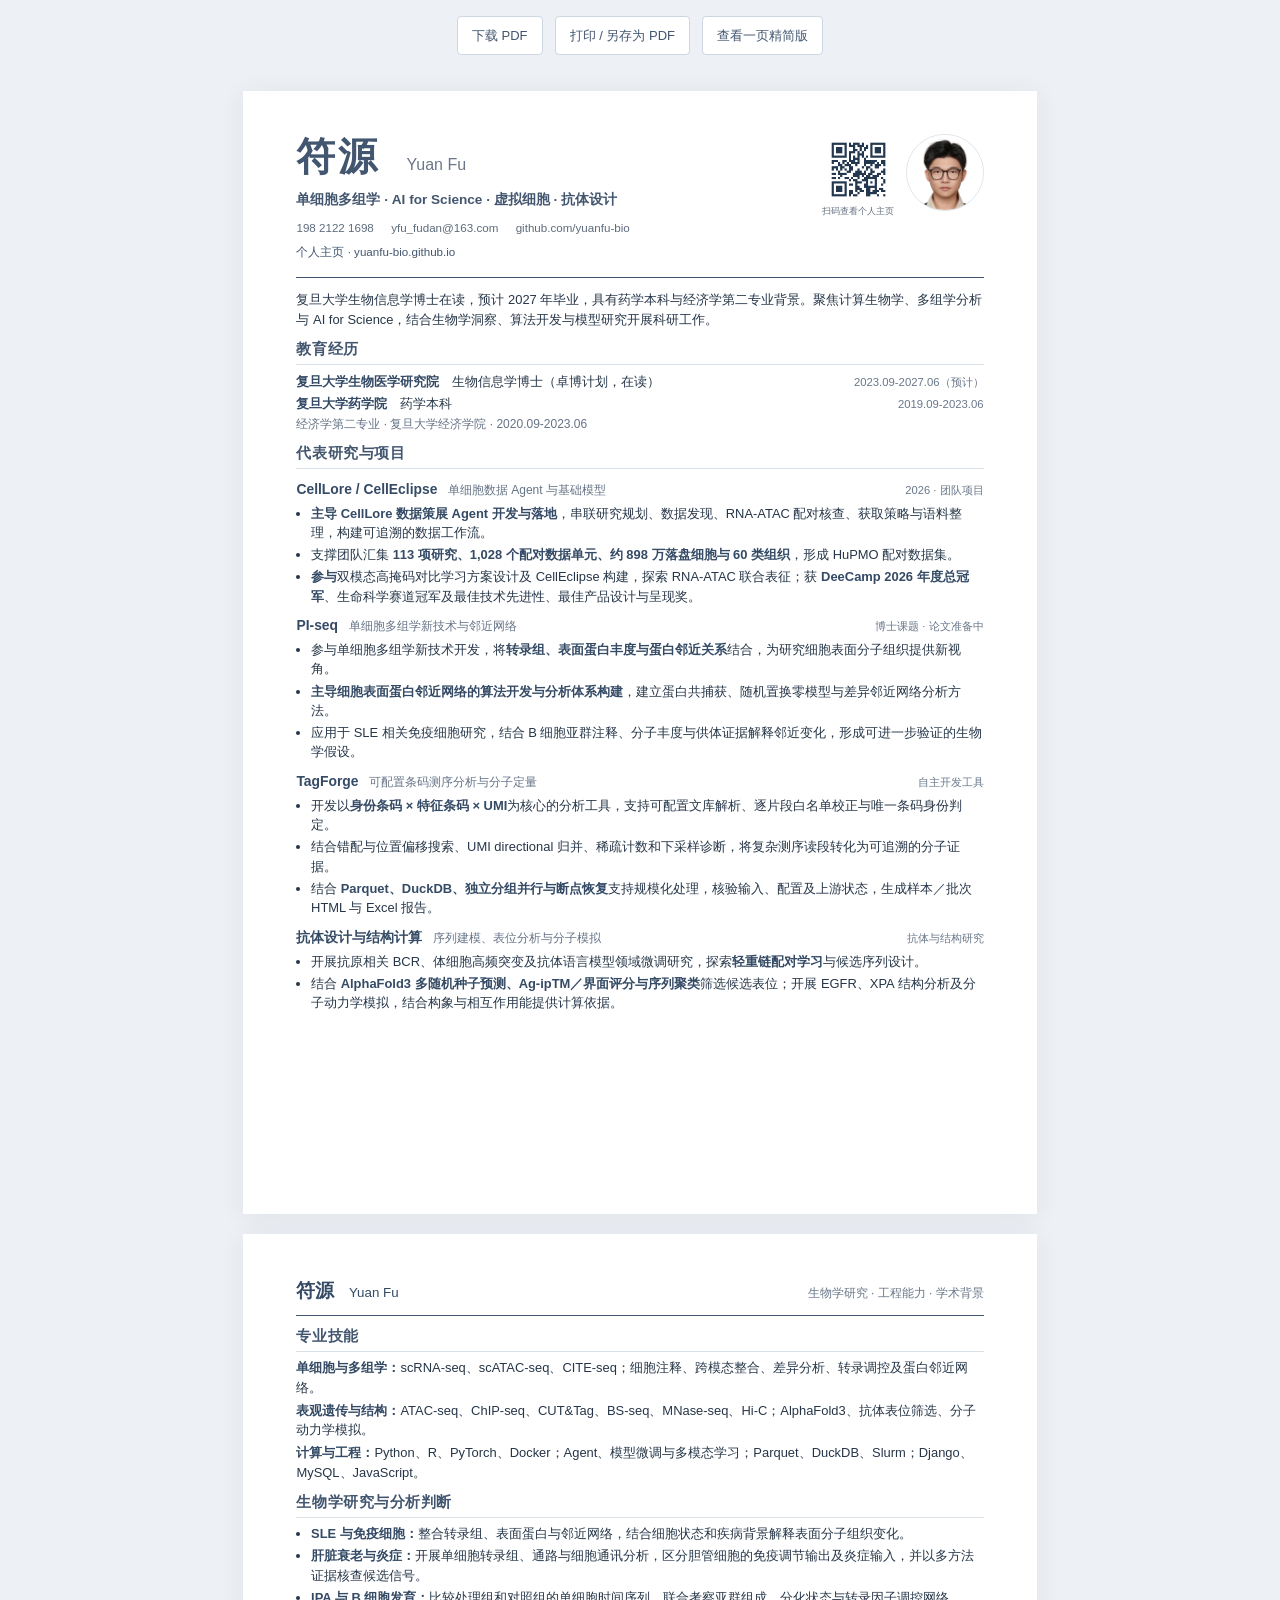
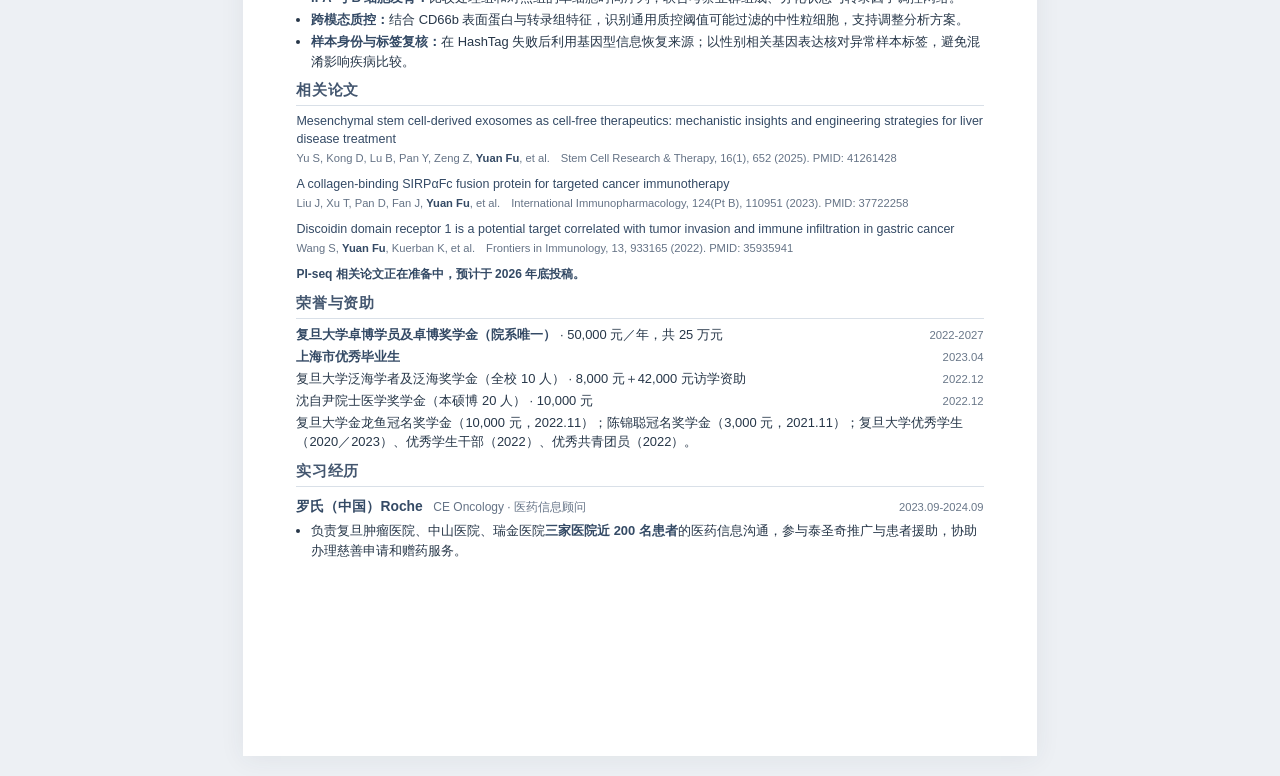
==== commit bbf73a45: "Use IMG_6190 portrait in resume versions" ====
--- a/resume-detailed.html
+++ b/resume-detailed.html
@@ -1,4 +1,4 @@
 <!doctype html><html lang="zh-CN"><head><meta charset="utf-8"><meta name="viewport" content="width=device-width,initial-scale=1"><title>符源_求职简历_两页版</title><style>
 *{box-sizing:border-box}html,body{margin:0;padding:0}body{background:#edf0f4;color:#263648;font-family:"STHeiti","PingFang SC","Microsoft YaHei",Arial,sans-serif;font-size:9.7pt;line-height:1.49;font-weight:400}a{color:inherit;text-decoration:none}strong,b{font-weight:700;color:#344a65}p,h1,h2,h3,ul{margin:0}h1{font-size:29pt;line-height:1.2;letter-spacing:2pt;color:#43566f}h1 span{font-size:12pt;font-weight:400;letter-spacing:0;margin-left:10pt;color:#697789}.sheet{position:relative;width:210mm;min-height:297mm;margin:20px auto;padding:11.3mm 14.1mm 15mm;background:#fff;box-shadow:0 3px 24px #24364c12}.resume-header{display:flex;justify-content:space-between;gap:16pt;align-items:flex-start;padding-bottom:12pt;border-bottom:1.4pt solid #43566f}.resume-header img{width:58pt;height:58pt;object-fit:cover;object-position:50% 40%;border-radius:50%;border:.5pt solid #dde3e9}.identity{min-width:0;flex:1}.directions{margin-top:7pt;font-size:10.2pt;font-weight:700;color:#43566f}.contacts{display:flex;flex-wrap:wrap;gap:3pt 13pt;font-size:8.7pt;color:#5d6b7b;margin-top:7pt}.intro{margin-top:9pt;line-height:1.55}.resume-section{margin-top:8pt}.resume-section h2{font-size:11.2pt;line-height:14pt;font-weight:700;color:#43566f;padding-bottom:4pt;margin-bottom:5pt;border-bottom:.6pt solid #d9e0e8;letter-spacing:.4pt}.entry{margin-top:7pt;break-inside:avoid}.entry-head{display:flex;justify-content:space-between;gap:12pt;align-items:baseline;margin-bottom:3pt}.entry-head h3{font-size:10.4pt;line-height:15pt;font-weight:700;color:#344a65}.quiet{font-size:9.0pt;font-weight:400;color:#657386;margin-left:5pt}.entry-meta{font-size:8.4pt;line-height:13pt;white-space:nowrap;color:#697789;flex-shrink:0}ul{padding-left:11pt}li{margin-bottom:2.2pt;line-height:1.49}.resume-row{display:flex;justify-content:space-between;gap:10pt;align-items:baseline;margin-bottom:2pt}.resume-row p:first-child{flex:1;min-width:0}.row-meta{font-size:8.5pt;color:#697789;white-space:nowrap}.education-note{font-size:9pt;color:#657386;margin-top:1pt}.skill-line{margin-bottom:3pt}.publication{margin-bottom:7pt;break-inside:avoid}.pub-title{font-size:9.4pt;line-height:1.4;color:#344a65}.pub-meta{margin-top:2pt;font-size:8.4pt;line-height:1.4;color:#657386}.paper-note{margin-top:5pt;font-size:9pt;line-height:1.4;color:#43566f}.continuation{display:flex;justify-content:space-between;align-items:baseline;border-bottom:1.4pt solid #43566f;padding-bottom:8pt;margin-bottom:4pt;color:#43566f}.continuation strong{font-size:14pt}.continuation strong span{font-size:10pt;font-weight:400;margin-left:7pt}.continuation>span{font-size:9pt;color:#697789}.sheet-footer{position:absolute;bottom:9mm;left:14.1mm;right:14.1mm;display:flex;justify-content:space-between;border-top:.6pt solid #e0e6ed;padding-top:5pt;font-size:7.7pt;color:#83909e}.toolbar{display:flex;justify-content:center;align-items:center;flex-wrap:wrap;gap:12px;padding:16px;color:#43566f;font-size:13px}.toolbar button,.toolbar a{font:inherit;color:inherit;background:#fff;border:1px solid #cdd6e1;border-radius:4px;padding:9px 14px;cursor:pointer}.toolbar a:hover,.toolbar button:hover{background:#f6f8fb}.compact{font-size:9.1pt;line-height:1.43}.compact .sheet{padding-top:10mm}.compact .resume-header{padding-bottom:8pt}.compact h1{font-size:27pt}.compact .directions{font-size:9.6pt;margin-top:5pt}.compact .contacts{font-size:8.3pt;margin-top:5pt}.compact .resume-header img{width:53pt;height:53pt}.compact .intro{margin-top:7pt;line-height:1.45}.compact .resume-section{margin-top:5pt}.compact .resume-section h2{font-size:10.6pt;line-height:13pt;padding-bottom:3pt;margin-bottom:4pt}.compact .entry{margin-top:4pt}.compact .entry-head{margin-bottom:1.6pt}.compact .entry-head h3{font-size:9.8pt;line-height:13.6pt}.compact .quiet{font-size:8.4pt}.compact .entry-meta{font-size:8pt}.compact li{line-height:1.43;margin-bottom:1.2pt}.compact .education-note{font-size:8.5pt}.compact .skill-line{margin-bottom:1.5pt}.compact .row-meta{font-size:8pt}
 @page{size:A4;margin:0}@media print{body{background:white}.toolbar{display:none}.sheet{width:210mm;height:297mm;min-height:0;margin:0;box-shadow:none;break-after:page}.sheet:last-child{break-after:auto}a{color:inherit}*{-webkit-print-color-adjust:exact;print-color-adjust:exact}}@media screen and (max-width:820px){.sheet{width:calc(100% - 20px);min-height:auto;padding:26px 22px 56px}.sheet-footer{left:22px;right:22px;bottom:14px}.entry-head,.resume-row{flex-wrap:wrap;gap:2pt 8pt}.entry-meta{white-space:normal}.resume-header img{width:52pt;height:52pt}.contacts{gap:4pt 10pt}.continuation>span{display:none}.quiet{display:block;margin-left:0}}
-.header-media{display:flex;gap:9pt;align-items:flex-start}.header-media .qr-link{display:flex;flex-direction:column;align-items:center;font-size:6.5pt;color:#65717f;white-space:nowrap}.header-media .qr-link img{width:53pt;height:53pt;object-fit:contain;border-radius:0;border:0}.homepage{font-size:8.7pt;color:#43566f;margin-top:5pt}@media screen and (max-width:600px){.header-media{gap:3pt}.header-media .qr-link img{width:42pt;height:42pt}.resume-header{gap:8pt}.header-media>img{width:42pt;height:42pt}} .header-media>img{object-position:50% 12%}</style></head><body class="detailed" data-pages="2"><div class="toolbar"><a href="resume-detailed.pdf" download>下载 PDF</a><button type="button" onclick="window.print()">打印 / 另存为 PDF</button><a href="resume.html">查看一页精简版</a></div><main><article class="sheet"><div class="page-content"><header class="resume-header"><div class="identity"><h1>符源 <span>Yuan Fu</span></h1><p class="directions">单细胞多组学 · AI for Science · 虚拟细胞 · 抗体设计</p><div class="contacts"><a href="tel:+8619821221698">198 2122 1698</a><a href="mailto:yfu_fudan@163.com">yfu_fudan@163.com</a><a href="https://github.com/yuanfu-bio">github.com/yuanfu-bio</a></div><p class="homepage"><a href="https://yuanfu-bio.github.io/">个人主页 · yuanfu-bio.github.io</a></p></div><div class="header-media"><a class="qr-link" href="https://yuanfu-bio.github.io/"><img src="[data-uri]" alt="个人主页二维码"><span>扫码查看个人主页</span></a><img src="[data-uri]